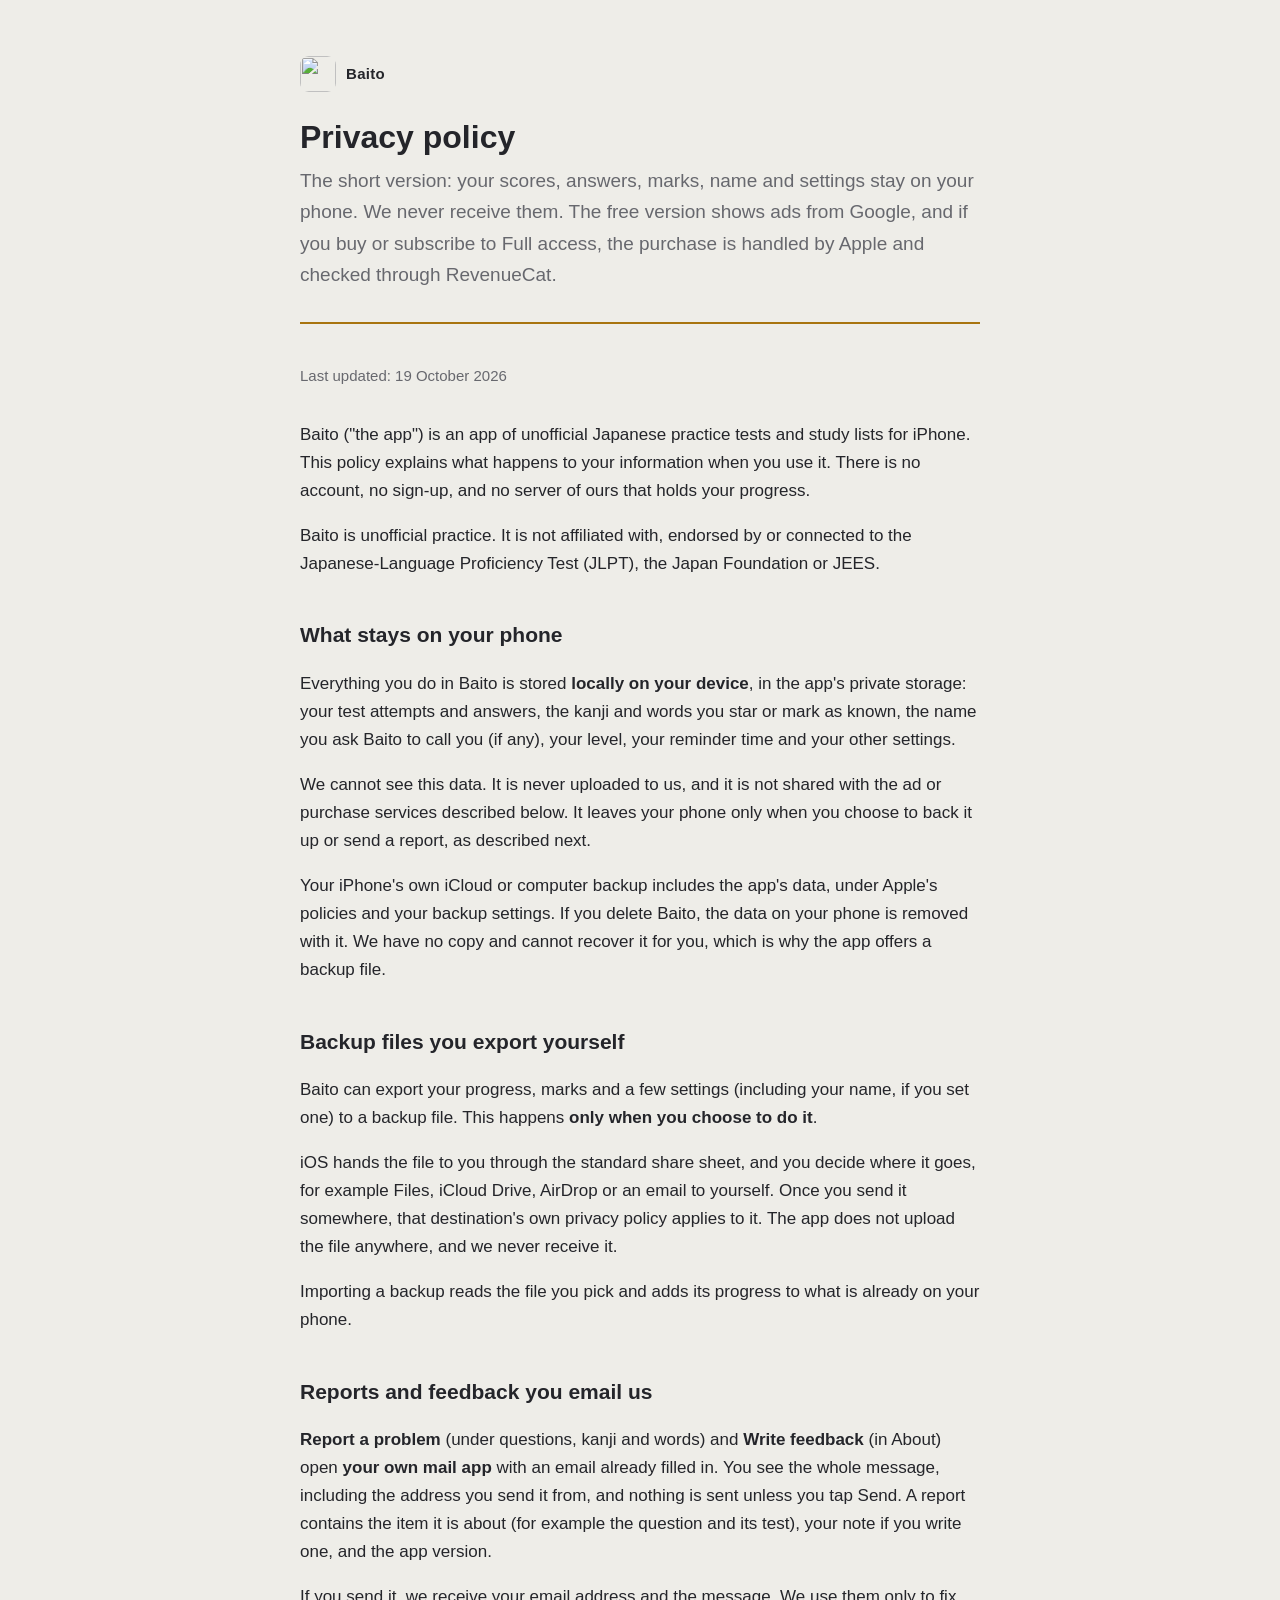
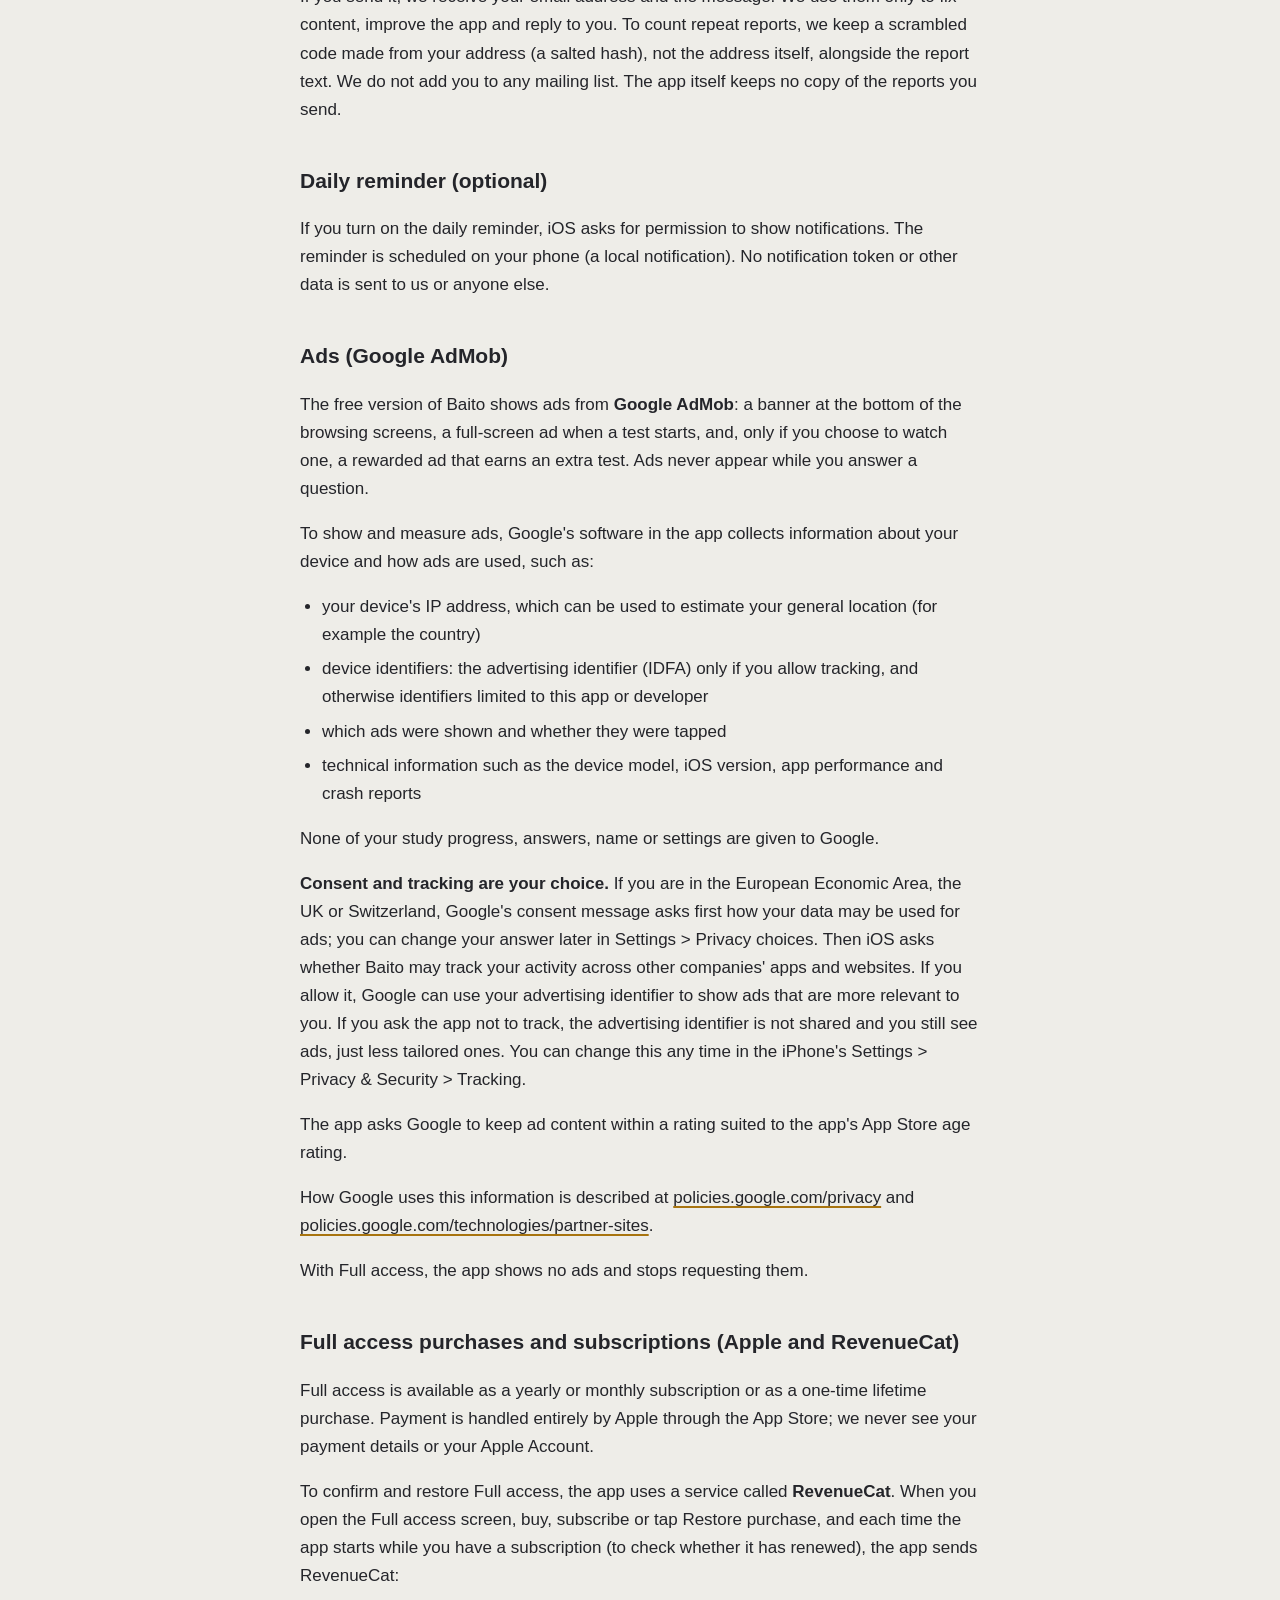
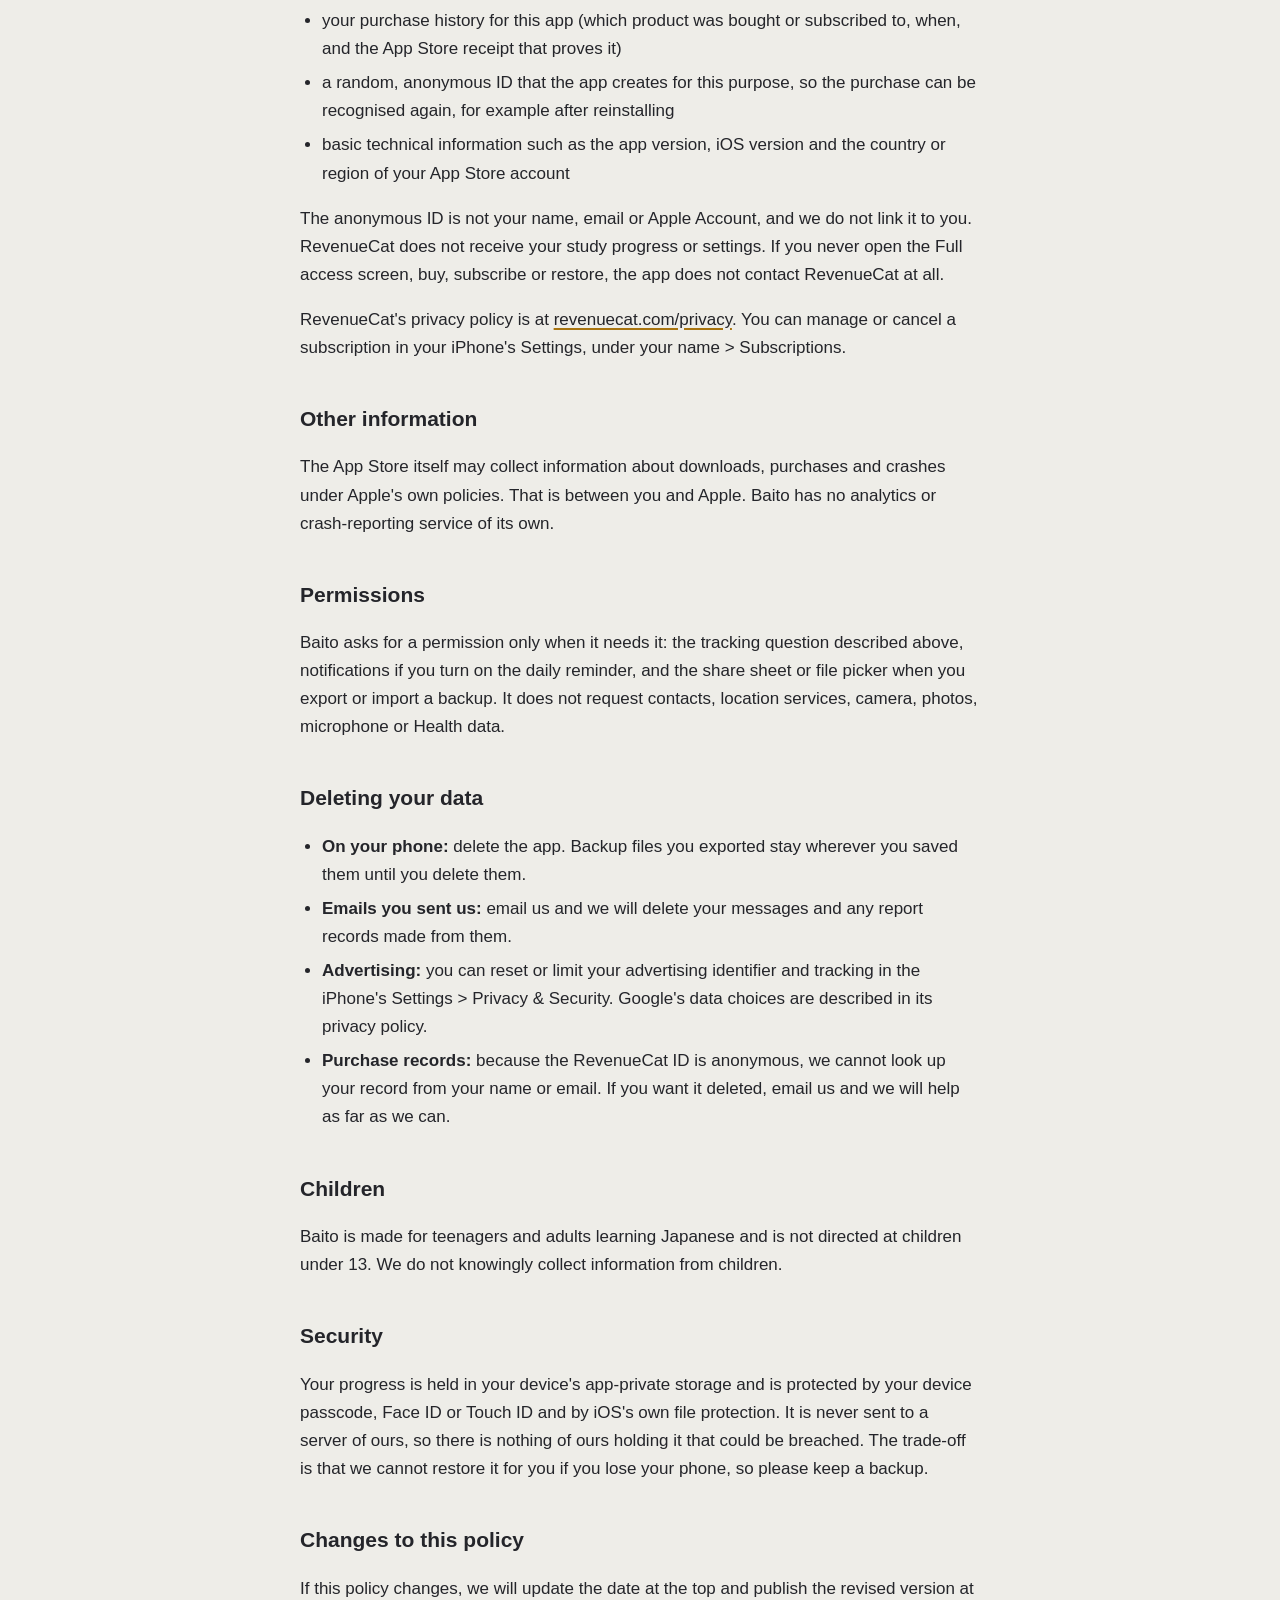
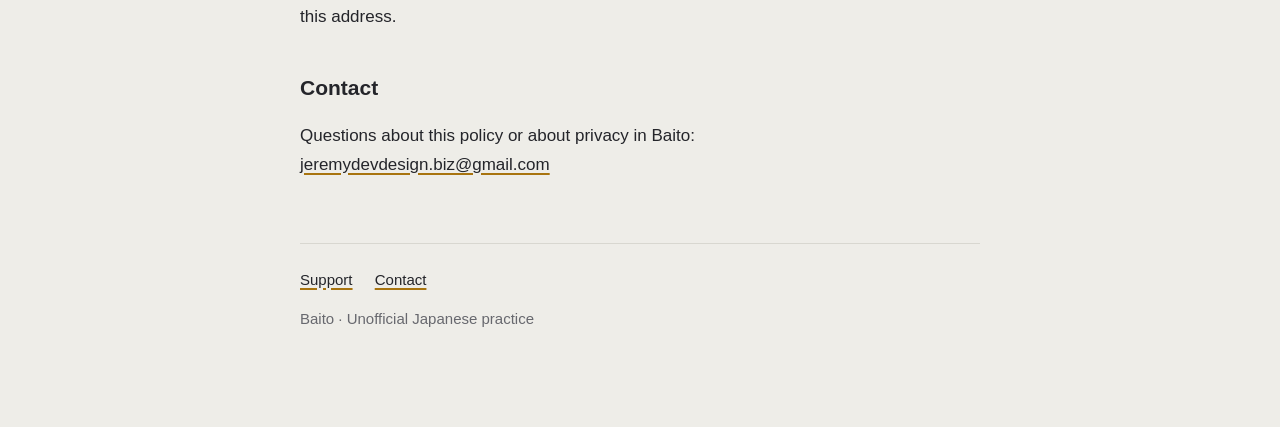
==== privacy.html @ d0541806 "Baito support and privacy pages Co-Authored-By: Claude Opus 5.5 <noreply@anthropic.com>" ====
<!doctype html>
<html lang="en">
<head>
<meta charset="utf-8">
<meta name="viewport" content="width=device-width, initial-scale=1">
<title>Baito - Privacy policy</title>
<meta name="description" content="Your study progress stays on your phone. Baito has no account. Ads are served by Google AdMob and purchases are handled by Apple and RevenueCat.">
<link rel="icon" href="icon.png">
<link rel="stylesheet" href="style.css">
</head>
<body>
<div class="wrap">

<header>
  <a class="mark" href="./"><img src="icon.png" alt="">Baito</a>
  <h1>Privacy policy</h1>
  <p class="lede">The short version: your scores, answers, marks, name and settings stay on your phone. We never receive them. The free version shows ads from Google, and if you buy or subscribe to Full access, the purchase is handled by Apple and checked through RevenueCat.</p>
</header>

<p class="updated">Last updated: 19 October 2026</p>

<p>Baito ("the app") is an app of unofficial Japanese practice tests and study lists for iPhone. This policy explains what happens to your information when you use it. There is no account, no sign-up, and no server of ours that holds your progress.</p>

<p>Baito is unofficial practice. It is not affiliated with, endorsed by or connected to the Japanese-Language Proficiency Test (JLPT), the Japan Foundation or JEES.</p>

<h2>What stays on your phone</h2>
<p>Everything you do in Baito is stored <strong>locally on your device</strong>, in the app's private storage: your test attempts and answers, the kanji and words you star or mark as known, the name you ask Baito to call you (if any), your level, your reminder time and your other settings.</p>
<p>We cannot see this data. It is never uploaded to us, and it is not shared with the ad or purchase services described below. It leaves your phone only when you choose to back it up or send a report, as described next.</p>
<p>Your iPhone's own iCloud or computer backup includes the app's data, under Apple's policies and your backup settings. If you delete Baito, the data on your phone is removed with it. We have no copy and cannot recover it for you, which is why the app offers a backup file.</p>

<h2>Backup files you export yourself</h2>
<p>Baito can export your progress, marks and a few settings (including your name, if you set one) to a backup file. This happens <strong>only when you choose to do it</strong>.</p>
<p>iOS hands the file to you through the standard share sheet, and you decide where it goes, for example Files, iCloud Drive, AirDrop or an email to yourself. Once you send it somewhere, that destination's own privacy policy applies to it. The app does not upload the file anywhere, and we never receive it.</p>
<p>Importing a backup reads the file you pick and adds its progress to what is already on your phone.</p>

<h2>Reports and feedback you email us</h2>
<p><strong>Report a problem</strong> (under questions, kanji and words) and <strong>Write feedback</strong> (in About) open <strong>your own mail app</strong> with an email already filled in. You see the whole message, including the address you send it from, and nothing is sent unless you tap Send. A report contains the item it is about (for example the question and its test), your note if you write one, and the app version.</p>
<p>If you send it, we receive your email address and the message. We use them only to fix content, improve the app and reply to you. To count repeat reports, we keep a scrambled code made from your address (a salted hash), not the address itself, alongside the report text. We do not add you to any mailing list. The app itself keeps no copy of the reports you send.</p>

<h2>Daily reminder (optional)</h2>
<p>If you turn on the daily reminder, iOS asks for permission to show notifications. The reminder is scheduled on your phone (a local notification). No notification token or other data is sent to us or anyone else.</p>

<h2>Ads (Google AdMob)</h2>
<p>The free version of Baito shows ads from <strong>Google AdMob</strong>: a banner at the bottom of the browsing screens, a full-screen ad when a test starts, and, only if you choose to watch one, a rewarded ad that earns an extra test. Ads never appear while you answer a question.</p>
<p>To show and measure ads, Google's software in the app collects information about your device and how ads are used, such as:</p>
<ul>
  <li>your device's IP address, which can be used to estimate your general location (for example the country)</li>
  <li>device identifiers: the advertising identifier (IDFA) only if you allow tracking, and otherwise identifiers limited to this app or developer</li>
  <li>which ads were shown and whether they were tapped</li>
  <li>technical information such as the device model, iOS version, app performance and crash reports</li>
</ul>
<p>None of your study progress, answers, name or settings are given to Google.</p>
<p><strong>Consent and tracking are your choice.</strong> If you are in the European Economic Area, the UK or Switzerland, Google's consent message asks first how your data may be used for ads; you can change your answer later in Settings &gt; Privacy choices. Then iOS asks whether Baito may track your activity across other companies' apps and websites. If you allow it, Google can use your advertising identifier to show ads that are more relevant to you. If you ask the app not to track, the advertising identifier is not shared and you still see ads, just less tailored ones. You can change this any time in the iPhone's Settings &gt; Privacy &amp; Security &gt; Tracking.</p>
<p>The app asks Google to keep ad content within a rating suited to the app's App Store age rating.</p>
<p>How Google uses this information is described at <a href="https://policies.google.com/privacy">policies.google.com/privacy</a> and <a href="https://policies.google.com/technologies/partner-sites">policies.google.com/technologies/partner-sites</a>.</p>
<p>With Full access, the app shows no ads and stops requesting them.</p>

<h2>Full access purchases and subscriptions (Apple and RevenueCat)</h2>
<p>Full access is available as a yearly or monthly subscription or as a one-time lifetime purchase. Payment is handled entirely by Apple through the App Store; we never see your payment details or your Apple Account.</p>
<p>To confirm and restore Full access, the app uses a service called <strong>RevenueCat</strong>. When you open the Full access screen, buy, subscribe or tap Restore purchase, and each time the app starts while you have a subscription (to check whether it has renewed), the app sends RevenueCat:</p>
<ul>
  <li>your purchase history for this app (which product was bought or subscribed to, when, and the App Store receipt that proves it)</li>
  <li>a random, anonymous ID that the app creates for this purpose, so the purchase can be recognised again, for example after reinstalling</li>
  <li>basic technical information such as the app version, iOS version and the country or region of your App Store account</li>
</ul>
<p>The anonymous ID is not your name, email or Apple Account, and we do not link it to you. RevenueCat does not receive your study progress or settings. If you never open the Full access screen, buy, subscribe or restore, the app does not contact RevenueCat at all.</p>
<p>RevenueCat's privacy policy is at <a href="https://www.revenuecat.com/privacy">revenuecat.com/privacy</a>. You can manage or cancel a subscription in your iPhone's Settings, under your name &gt; Subscriptions.</p>

<h2>Other information</h2>
<p>The App Store itself may collect information about downloads, purchases and crashes under Apple's own policies. That is between you and Apple. Baito has no analytics or crash-reporting service of its own.</p>

<h2>Permissions</h2>
<p>Baito asks for a permission only when it needs it: the tracking question described above, notifications if you turn on the daily reminder, and the share sheet or file picker when you export or import a backup. It does not request contacts, location services, camera, photos, microphone or Health data.</p>

<h2>Deleting your data</h2>
<ul>
  <li><strong>On your phone:</strong> delete the app. Backup files you exported stay wherever you saved them until you delete them.</li>
  <li><strong>Emails you sent us:</strong> email us and we will delete your messages and any report records made from them.</li>
  <li><strong>Advertising:</strong> you can reset or limit your advertising identifier and tracking in the iPhone's Settings &gt; Privacy &amp; Security. Google's data choices are described in its privacy policy.</li>
  <li><strong>Purchase records:</strong> because the RevenueCat ID is anonymous, we cannot look up your record from your name or email. If you want it deleted, email us and we will help as far as we can.</li>
</ul>

<h2>Children</h2>
<p>Baito is made for teenagers and adults learning Japanese and is not directed at children under 13. We do not knowingly collect information from children.</p>

<h2>Security</h2>
<p>Your progress is held in your device's app-private storage and is protected by your device passcode, Face ID or Touch ID and by iOS's own file protection. It is never sent to a server of ours, so there is nothing of ours holding it that could be breached. The trade-off is that we cannot restore it for you if you lose your phone, so please keep a backup.</p>

<h2>Changes to this policy</h2>
<p>If this policy changes, we will update the date at the top and publish the revised version at this address.</p>

<h2>Contact</h2>
<p>Questions about this policy or about privacy in Baito:<br>
<a href="mailto:jeremydevdesign.biz@gmail.com">jeremydevdesign.biz@gmail.com</a></p>

<footer>
  <a href="./">Support</a>
  <a href="mailto:jeremydevdesign.biz@gmail.com">Contact</a>
  <p>Baito · Unofficial Japanese practice</p>
</footer>

</div>
</body>
</html>
---- style.css ----
/* Baito support site. Palette C "Nezumi + Yamabuki" (src/theme/tokens.ts). */
:root {
  --ink: #24252a;
  --ink-muted: #67686e;
  --page-bg: #eeede8;
  --card-bg: #fafaf7;
  --border: #d8d7d0;
  --accent: #a8740f;
  --mascot: #b3cf9f;
}

* { box-sizing: border-box; }

body {
  margin: 0;
  padding: 0 16px 80px;
  background: var(--page-bg);
  color: var(--ink);
  font: 400 17px/1.65 -apple-system, BlinkMacSystemFont, "Segoe UI", Roboto, "Hiragino Sans", "Noto Sans JP", sans-serif;
  -webkit-text-size-adjust: 100%;
}

.wrap { max-width: 680px; margin: 0 auto; }

header {
  padding: 56px 0 32px;
  border-bottom: 2px solid var(--accent);
  margin-bottom: 40px;
}

.mark {
  display: inline-flex;
  align-items: center;
  gap: 10px;
  font-weight: 600;
  font-size: 15px;
  letter-spacing: 0.02em;
  color: var(--ink);
  text-decoration: none;
}

.mark img { width: 36px; height: 36px; border-radius: 9px; }

h1 { font-size: 32px; line-height: 1.25; font-weight: 600; margin: 16px 0 8px; }
h2 { font-size: 21px; font-weight: 600; margin: 40px 0 12px; }
h3 { font-size: 17px; font-weight: 600; margin: 28px 0 6px; }

.lede { font-size: 19px; color: var(--ink-muted); margin: 0; }
.updated { font-size: 15px; color: var(--ink-muted); margin: 0 0 32px; }

a {
  color: var(--ink);
  text-decoration-color: var(--accent);
  text-decoration-thickness: 2px;
  text-underline-offset: 3px;
}

.card {
  background: var(--card-bg);
  border: 1px solid var(--border);
  border-radius: 12px;
  padding: 24px 28px;
  margin: 32px 0;
}

.card h3:first-child { margin-top: 0; }

ul { padding-left: 22px; }
li { margin: 6px 0; }

footer {
  margin-top: 64px;
  padding-top: 24px;
  border-top: 1px solid var(--border);
  font-size: 15px;
  color: var(--ink-muted);
}

footer a { margin-right: 18px; }

@media (prefers-color-scheme: dark) {
  :root {
    --ink: #e9e8e3;
    --ink-muted: #9c9da2;
    --page-bg: #161719;
    --card-bg: #1f2023;
    --border: #303136;
    --accent: #e0b04e;
  }
}

@media (max-width: 520px) {
  h1 { font-size: 27px; }
  .card { padding: 20px; }
  header { padding-top: 36px; }
}
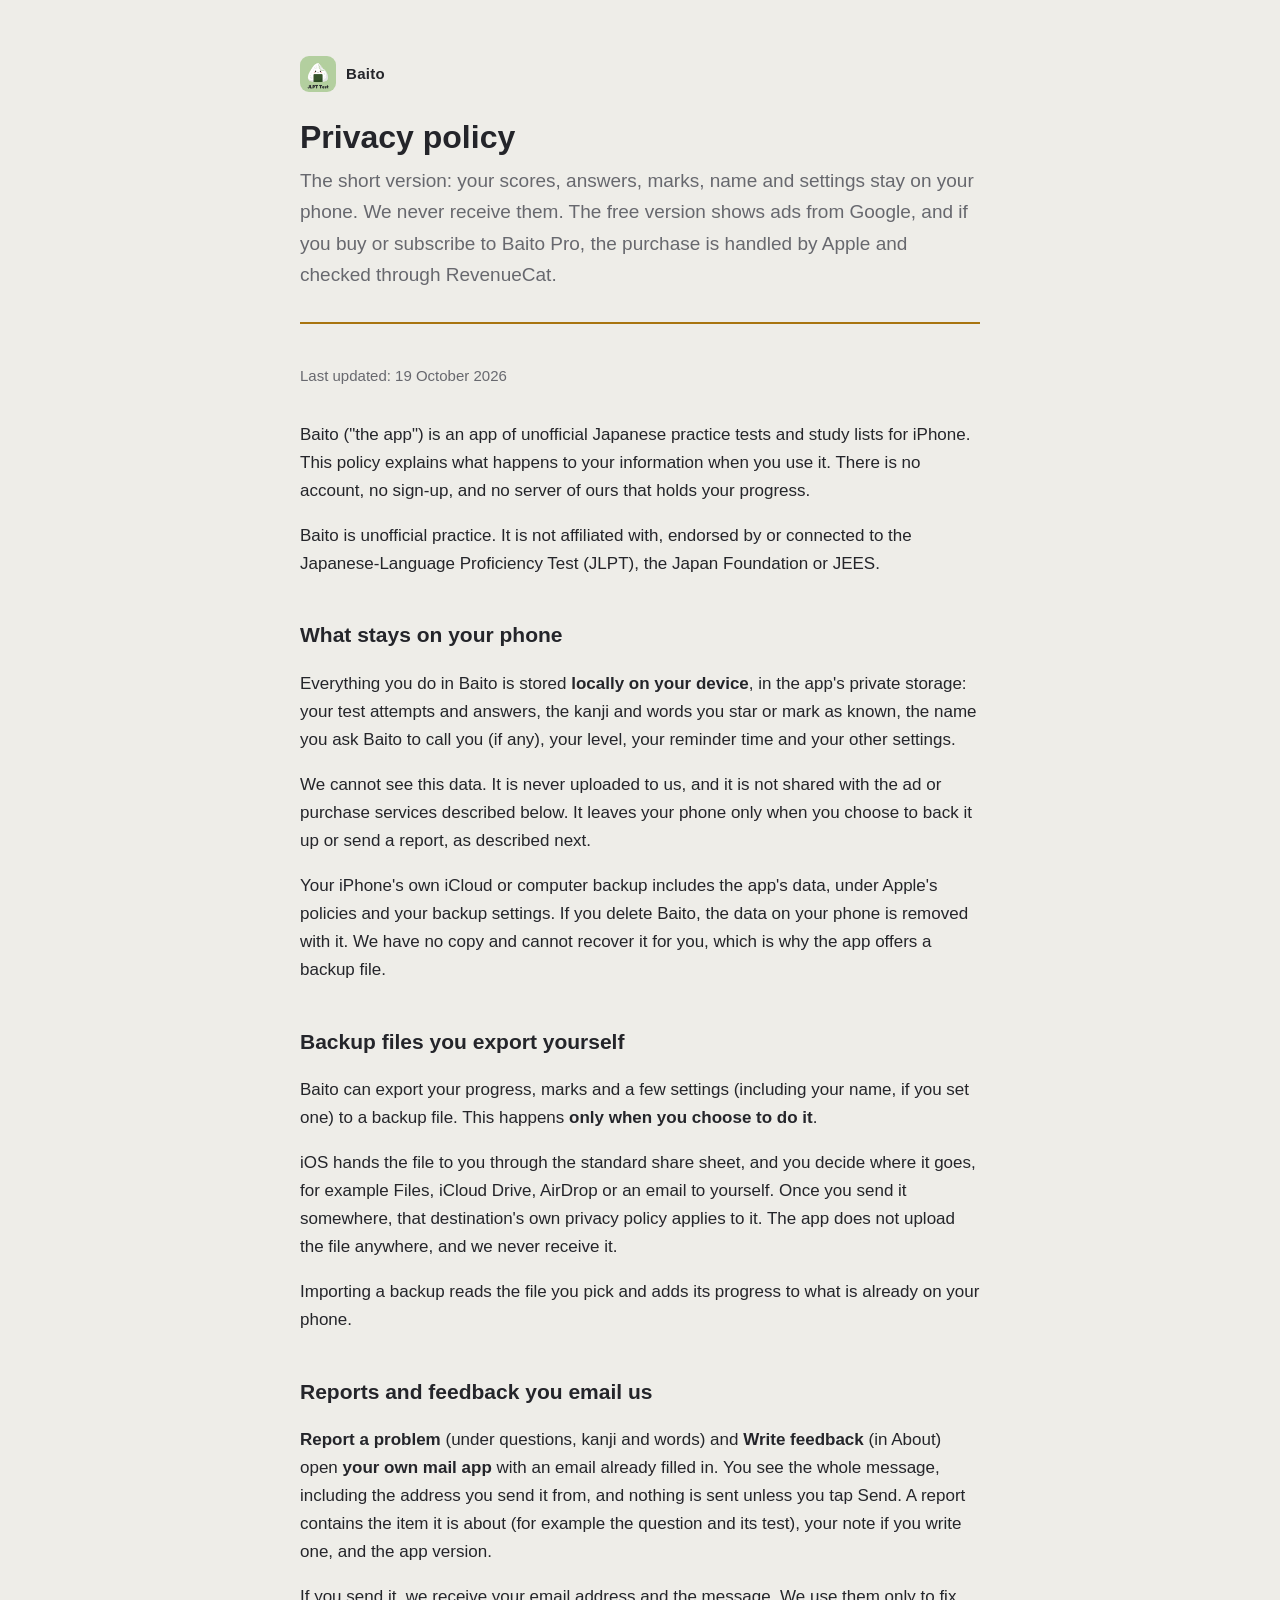
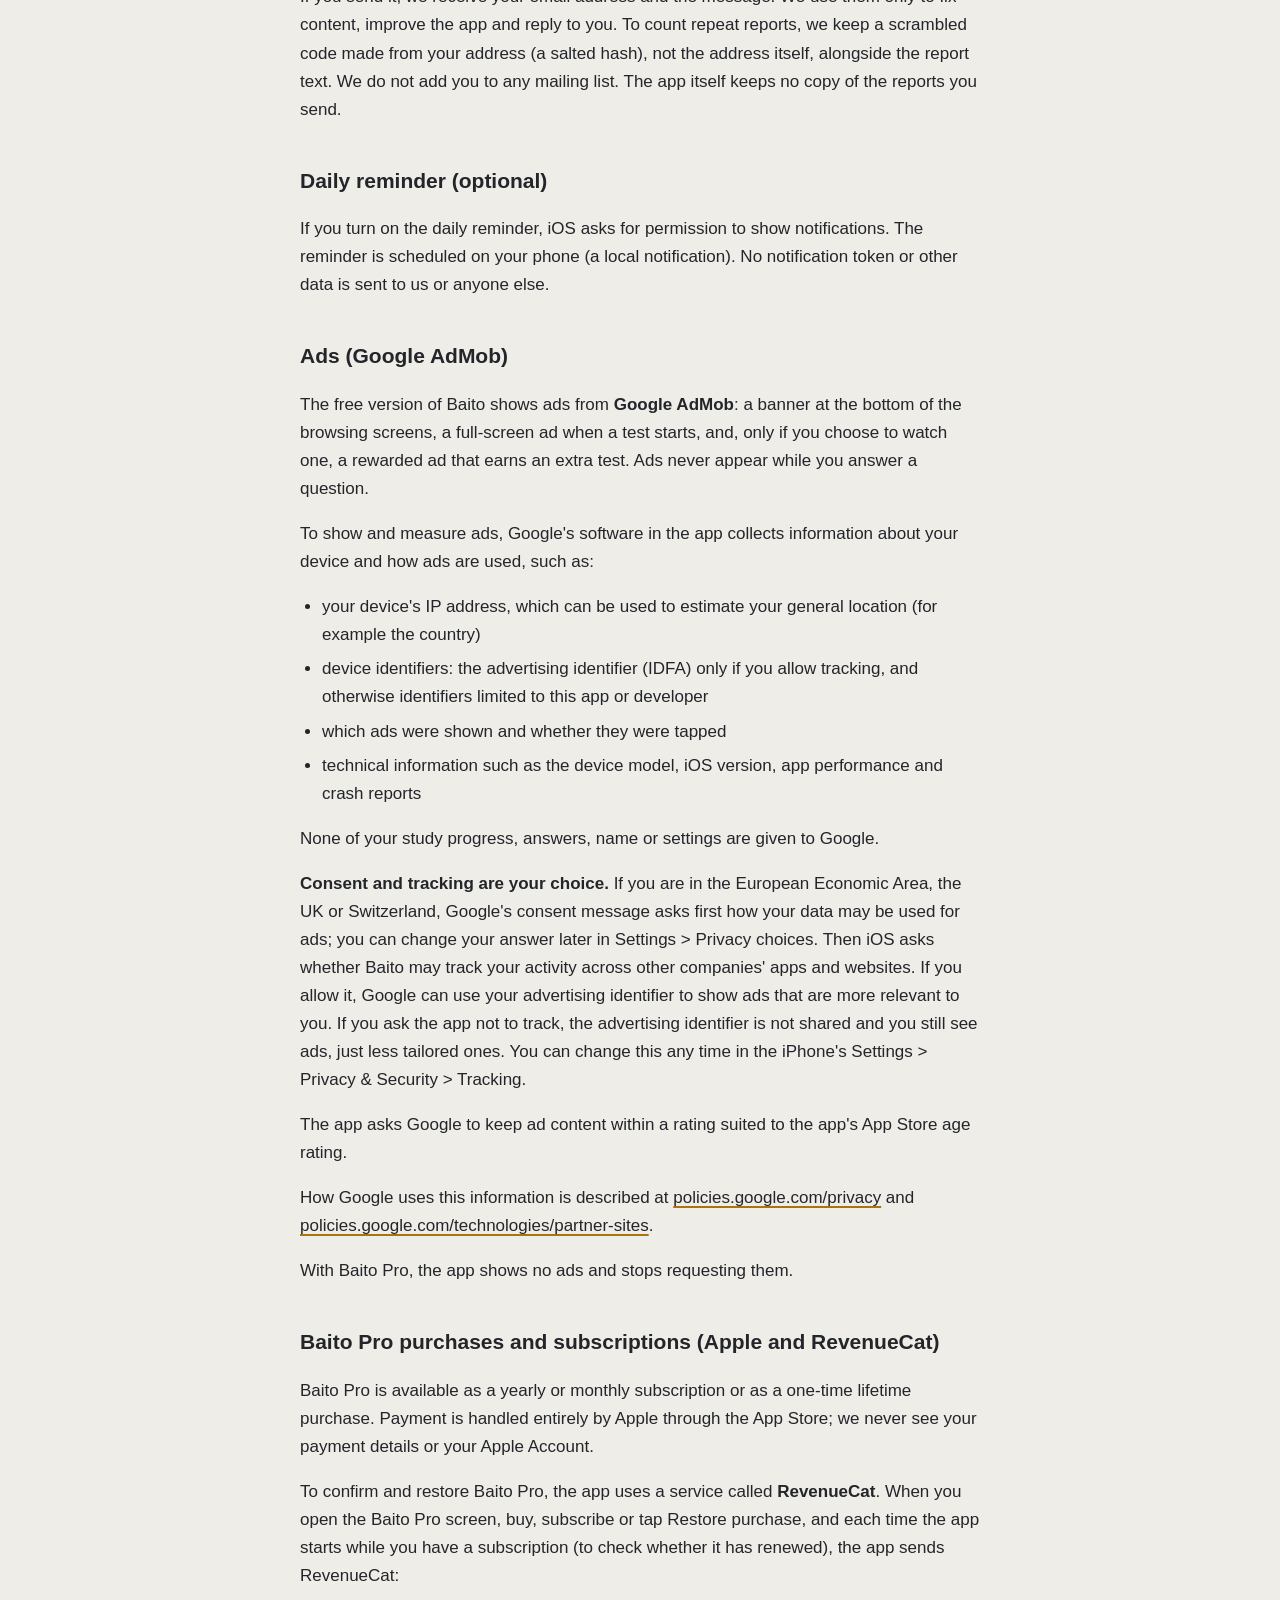
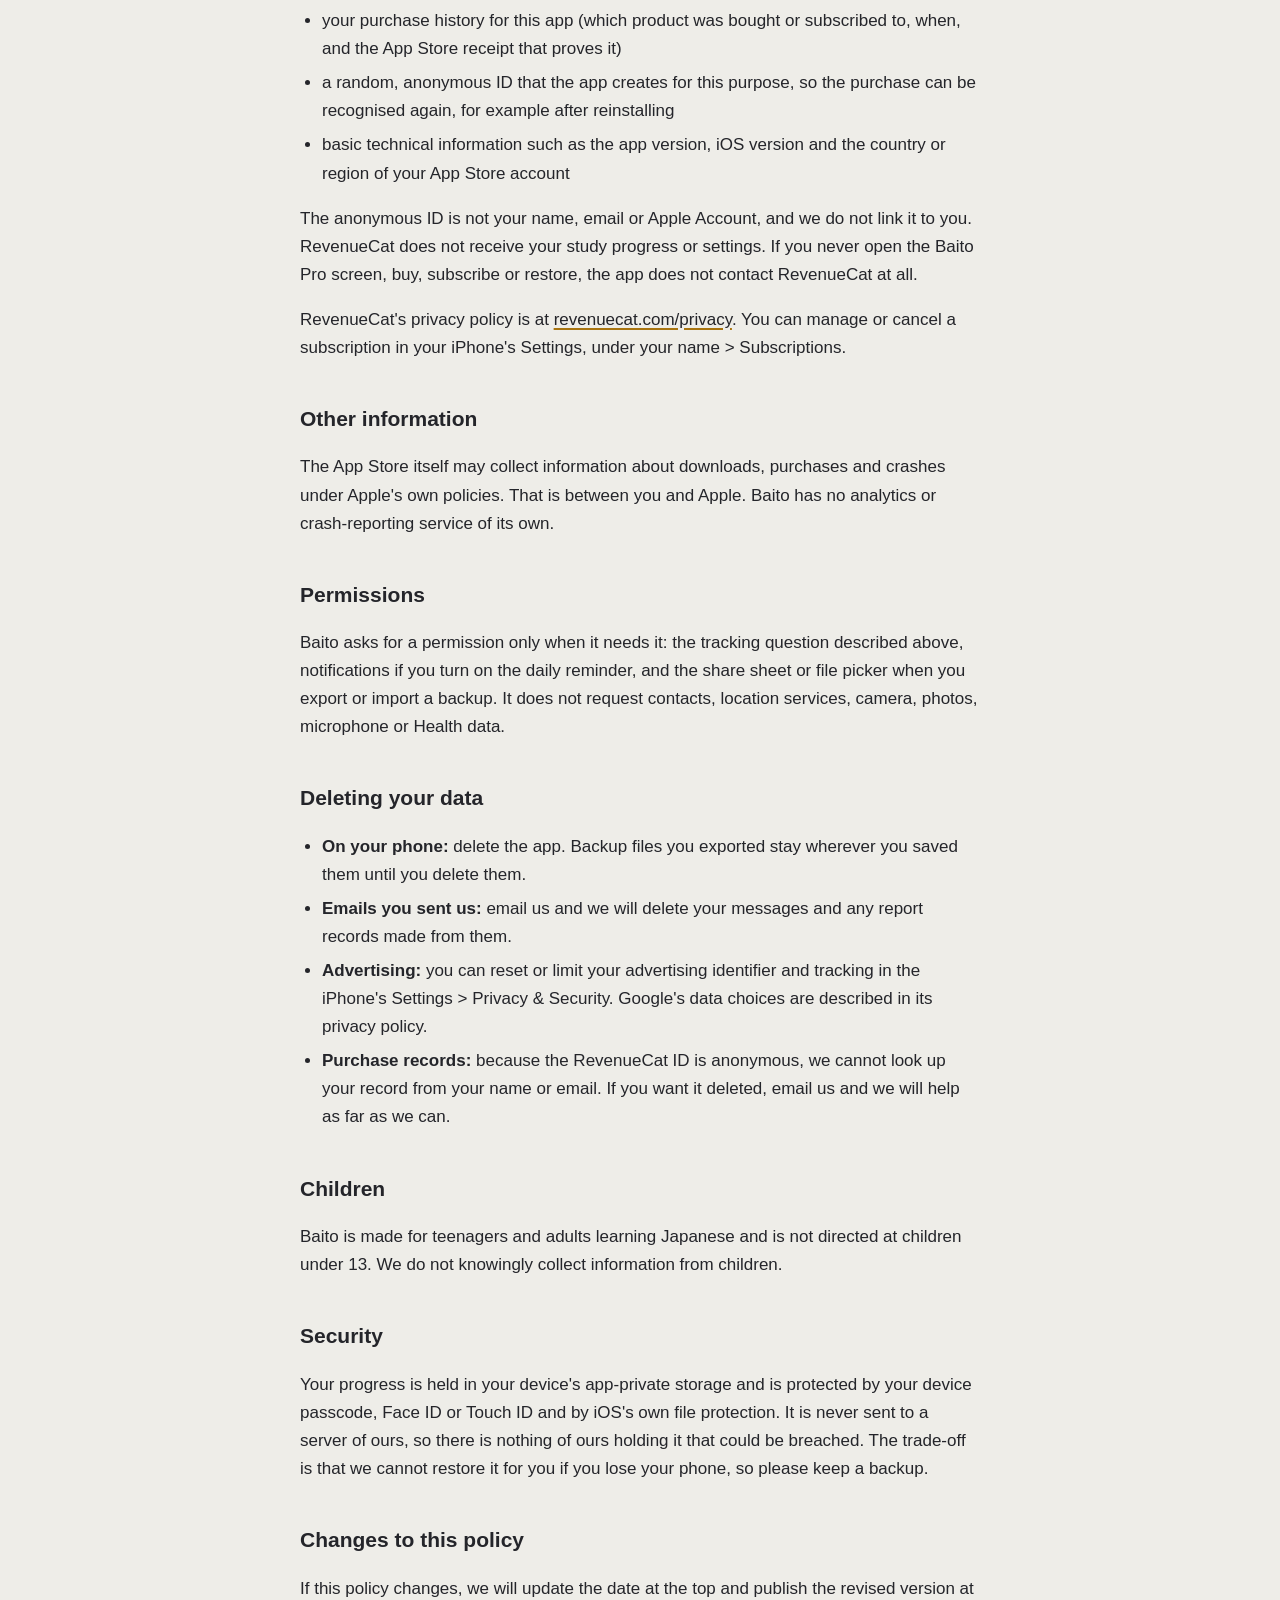
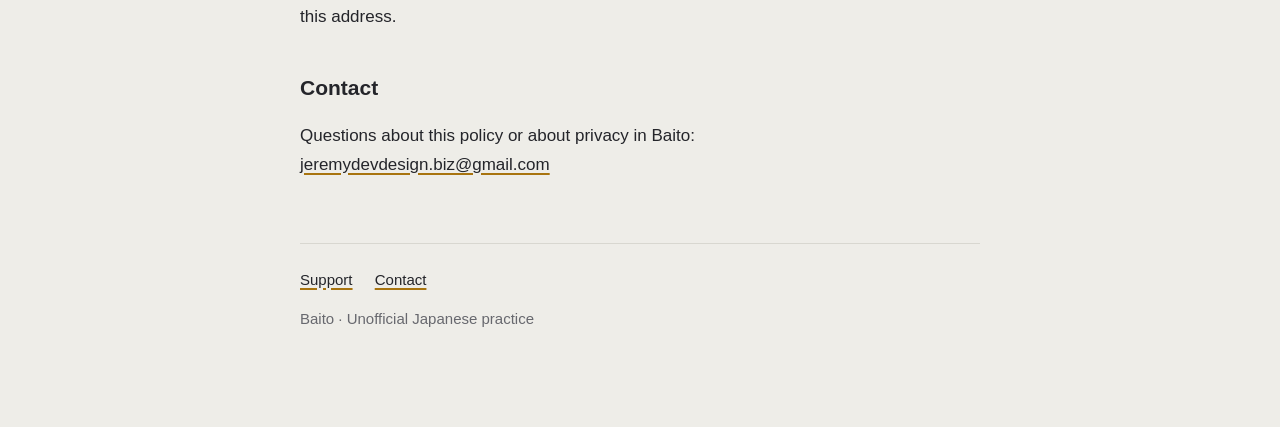
==== commit 3ead57ae: "Rename Full access to Baito Pro" ====
--- a/privacy.html
+++ b/privacy.html
@@ -14,7 +14,7 @@
 <header>
   <a class="mark" href="./"><img src="icon.png" alt="">Baito</a>
   <h1>Privacy policy</h1>
-  <p class="lede">The short version: your scores, answers, marks, name and settings stay on your phone. We never receive them. The free version shows ads from Google, and if you buy or subscribe to Full access, the purchase is handled by Apple and checked through RevenueCat.</p>
+  <p class="lede">The short version: your scores, answers, marks, name and settings stay on your phone. We never receive them. The free version shows ads from Google, and if you buy or subscribe to Baito Pro, the purchase is handled by Apple and checked through RevenueCat.</p>
 </header>
 
 <p class="updated">Last updated: 19 October 2026</p>
@@ -53,17 +53,17 @@
 <p><strong>Consent and tracking are your choice.</strong> If you are in the European Economic Area, the UK or Switzerland, Google's consent message asks first how your data may be used for ads; you can change your answer later in Settings &gt; Privacy choices. Then iOS asks whether Baito may track your activity across other companies' apps and websites. If you allow it, Google can use your advertising identifier to show ads that are more relevant to you. If you ask the app not to track, the advertising identifier is not shared and you still see ads, just less tailored ones. You can change this any time in the iPhone's Settings &gt; Privacy &amp; Security &gt; Tracking.</p>
 <p>The app asks Google to keep ad content within a rating suited to the app's App Store age rating.</p>
 <p>How Google uses this information is described at <a href="https://policies.google.com/privacy">policies.google.com/privacy</a> and <a href="https://policies.google.com/technologies/partner-sites">policies.google.com/technologies/partner-sites</a>.</p>
-<p>With Full access, the app shows no ads and stops requesting them.</p>
+<p>With Baito Pro, the app shows no ads and stops requesting them.</p>
 
-<h2>Full access purchases and subscriptions (Apple and RevenueCat)</h2>
-<p>Full access is available as a yearly or monthly subscription or as a one-time lifetime purchase. Payment is handled entirely by Apple through the App Store; we never see your payment details or your Apple Account.</p>
-<p>To confirm and restore Full access, the app uses a service called <strong>RevenueCat</strong>. When you open the Full access screen, buy, subscribe or tap Restore purchase, and each time the app starts while you have a subscription (to check whether it has renewed), the app sends RevenueCat:</p>
+<h2>Baito Pro purchases and subscriptions (Apple and RevenueCat)</h2>
+<p>Baito Pro is available as a yearly or monthly subscription or as a one-time lifetime purchase. Payment is handled entirely by Apple through the App Store; we never see your payment details or your Apple Account.</p>
+<p>To confirm and restore Baito Pro, the app uses a service called <strong>RevenueCat</strong>. When you open the Baito Pro screen, buy, subscribe or tap Restore purchase, and each time the app starts while you have a subscription (to check whether it has renewed), the app sends RevenueCat:</p>
 <ul>
   <li>your purchase history for this app (which product was bought or subscribed to, when, and the App Store receipt that proves it)</li>
   <li>a random, anonymous ID that the app creates for this purpose, so the purchase can be recognised again, for example after reinstalling</li>
   <li>basic technical information such as the app version, iOS version and the country or region of your App Store account</li>
 </ul>
-<p>The anonymous ID is not your name, email or Apple Account, and we do not link it to you. RevenueCat does not receive your study progress or settings. If you never open the Full access screen, buy, subscribe or restore, the app does not contact RevenueCat at all.</p>
+<p>The anonymous ID is not your name, email or Apple Account, and we do not link it to you. RevenueCat does not receive your study progress or settings. If you never open the Baito Pro screen, buy, subscribe or restore, the app does not contact RevenueCat at all.</p>
 <p>RevenueCat's privacy policy is at <a href="https://www.revenuecat.com/privacy">revenuecat.com/privacy</a>. You can manage or cancel a subscription in your iPhone's Settings, under your name &gt; Subscriptions.</p>
 
 <h2>Other information</h2>
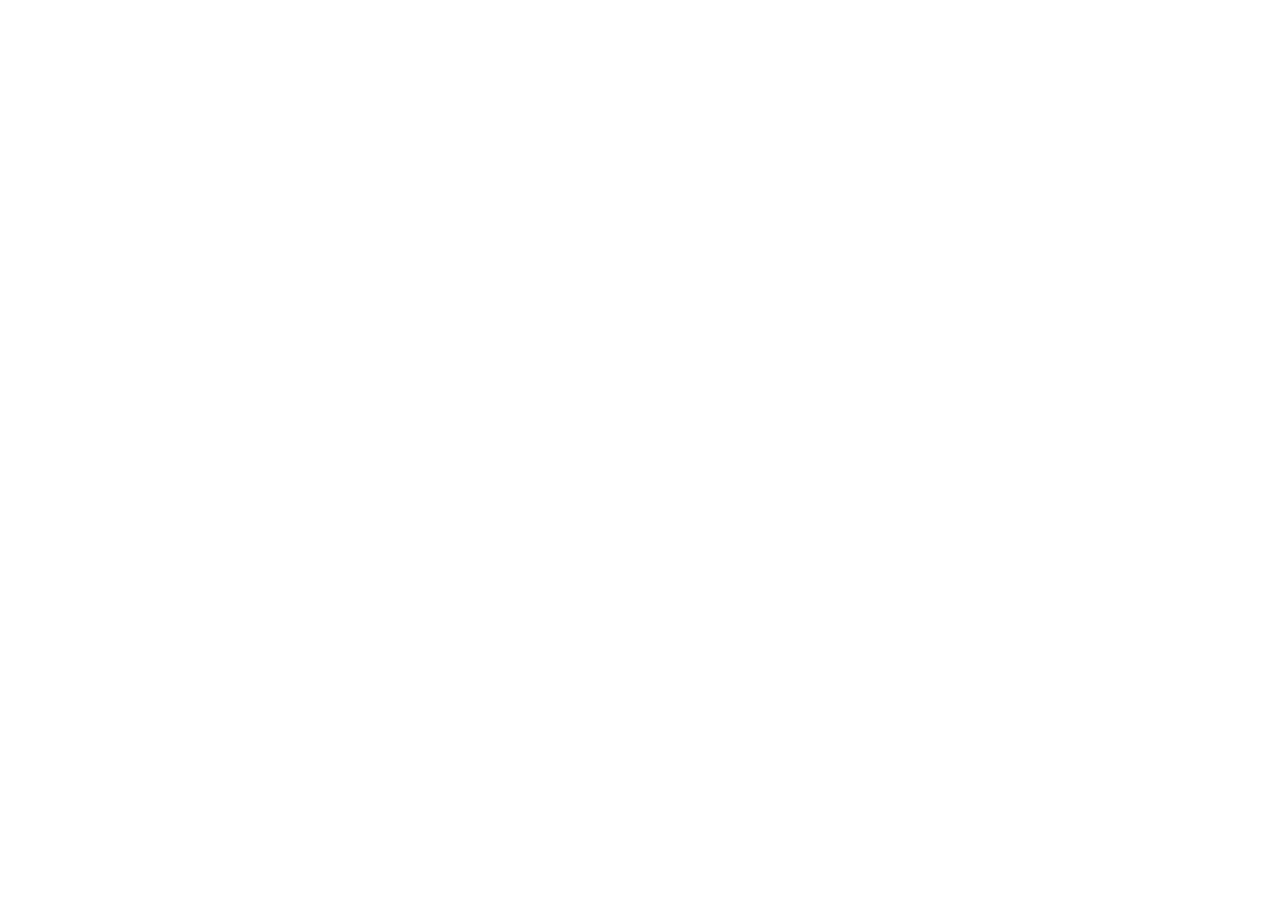
==== commit 0d645e31: "Forward the support and privacy pages to baitojapanese.com Co-Authored-By: Claude Opus 5.5 <noreply@" ====
--- a/privacy.html
+++ b/privacy.html
@@ -4,101 +4,12 @@
 <meta charset="utf-8">
 <meta name="viewport" content="width=device-width, initial-scale=1">
 <title>Baito - Privacy policy</title>
-<meta name="description" content="Your study progress stays on your phone. Baito has no account. Ads are served by Google AdMob and purchases are handled by Apple and RevenueCat.">
-<link rel="icon" href="icon.png">
-<link rel="stylesheet" href="style.css">
+<meta name="robots" content="noindex">
+<link rel="canonical" href="https://baitojapanese.com/privacy/">
+<meta http-equiv="refresh" content="0; url=https://baitojapanese.com/privacy/">
+<script>location.replace("https://baitojapanese.com/privacy/" + location.hash);</script>
 </head>
-<body>
-<div class="wrap">
-
-<header>
-  <a class="mark" href="./"><img src="icon.png" alt="">Baito</a>
-  <h1>Privacy policy</h1>
-  <p class="lede">The short version: your scores, answers, marks, name and settings stay on your phone. We never receive them. The free version shows ads from Google, and if you buy or subscribe to Baito Pro, the purchase is handled by Apple and checked through RevenueCat.</p>
-</header>
-
-<p class="updated">Last updated: 19 October 2026</p>
-
-<p>Baito ("the app") is an app of unofficial Japanese practice tests and study lists for iPhone. This policy explains what happens to your information when you use it. There is no account, no sign-up, and no server of ours that holds your progress.</p>
-
-<p>Baito is unofficial practice. It is not affiliated with, endorsed by or connected to the Japanese-Language Proficiency Test (JLPT), the Japan Foundation or JEES.</p>
-
-<h2>What stays on your phone</h2>
-<p>Everything you do in Baito is stored <strong>locally on your device</strong>, in the app's private storage: your test attempts and answers, the kanji and words you star or mark as known, the name you ask Baito to call you (if any), your level, your reminder time and your other settings.</p>
-<p>We cannot see this data. It is never uploaded to us, and it is not shared with the ad or purchase services described below. It leaves your phone only when you choose to back it up or send a report, as described next.</p>
-<p>Your iPhone's own iCloud or computer backup includes the app's data, under Apple's policies and your backup settings. If you delete Baito, the data on your phone is removed with it. We have no copy and cannot recover it for you, which is why the app offers a backup file.</p>
-
-<h2>Backup files you export yourself</h2>
-<p>Baito can export your progress, marks and a few settings (including your name, if you set one) to a backup file. This happens <strong>only when you choose to do it</strong>.</p>
-<p>iOS hands the file to you through the standard share sheet, and you decide where it goes, for example Files, iCloud Drive, AirDrop or an email to yourself. Once you send it somewhere, that destination's own privacy policy applies to it. The app does not upload the file anywhere, and we never receive it.</p>
-<p>Importing a backup reads the file you pick and adds its progress to what is already on your phone.</p>
-
-<h2>Reports and feedback you email us</h2>
-<p><strong>Report a problem</strong> (under questions, kanji and words) and <strong>Write feedback</strong> (in About) open <strong>your own mail app</strong> with an email already filled in. You see the whole message, including the address you send it from, and nothing is sent unless you tap Send. A report contains the item it is about (for example the question and its test), your note if you write one, and the app version.</p>
-<p>If you send it, we receive your email address and the message. We use them only to fix content, improve the app and reply to you. To count repeat reports, we keep a scrambled code made from your address (a salted hash), not the address itself, alongside the report text. We do not add you to any mailing list. The app itself keeps no copy of the reports you send.</p>
-
-<h2>Daily reminder (optional)</h2>
-<p>If you turn on the daily reminder, iOS asks for permission to show notifications. The reminder is scheduled on your phone (a local notification). No notification token or other data is sent to us or anyone else.</p>
-
-<h2>Ads (Google AdMob)</h2>
-<p>The free version of Baito shows ads from <strong>Google AdMob</strong>: a banner at the bottom of the browsing screens, a full-screen ad when a test starts, and, only if you choose to watch one, a rewarded ad that earns an extra test. Ads never appear while you answer a question.</p>
-<p>To show and measure ads, Google's software in the app collects information about your device and how ads are used, such as:</p>
-<ul>
-  <li>your device's IP address, which can be used to estimate your general location (for example the country)</li>
-  <li>device identifiers: the advertising identifier (IDFA) only if you allow tracking, and otherwise identifiers limited to this app or developer</li>
-  <li>which ads were shown and whether they were tapped</li>
-  <li>technical information such as the device model, iOS version, app performance and crash reports</li>
-</ul>
-<p>None of your study progress, answers, name or settings are given to Google.</p>
-<p><strong>Consent and tracking are your choice.</strong> If you are in the European Economic Area, the UK or Switzerland, Google's consent message asks first how your data may be used for ads; you can change your answer later in Settings &gt; Privacy choices. Then iOS asks whether Baito may track your activity across other companies' apps and websites. If you allow it, Google can use your advertising identifier to show ads that are more relevant to you. If you ask the app not to track, the advertising identifier is not shared and you still see ads, just less tailored ones. You can change this any time in the iPhone's Settings &gt; Privacy &amp; Security &gt; Tracking.</p>
-<p>The app asks Google to keep ad content within a rating suited to the app's App Store age rating.</p>
-<p>How Google uses this information is described at <a href="https://policies.google.com/privacy">policies.google.com/privacy</a> and <a href="https://policies.google.com/technologies/partner-sites">policies.google.com/technologies/partner-sites</a>.</p>
-<p>With Baito Pro, the app shows no ads and stops requesting them.</p>
-
-<h2>Baito Pro purchases and subscriptions (Apple and RevenueCat)</h2>
-<p>Baito Pro is available as a yearly or monthly subscription or as a one-time lifetime purchase. Payment is handled entirely by Apple through the App Store; we never see your payment details or your Apple Account.</p>
-<p>To confirm and restore Baito Pro, the app uses a service called <strong>RevenueCat</strong>. When you open the Baito Pro screen, buy, subscribe or tap Restore purchase, and each time the app starts while you have a subscription (to check whether it has renewed), the app sends RevenueCat:</p>
-<ul>
-  <li>your purchase history for this app (which product was bought or subscribed to, when, and the App Store receipt that proves it)</li>
-  <li>a random, anonymous ID that the app creates for this purpose, so the purchase can be recognised again, for example after reinstalling</li>
-  <li>basic technical information such as the app version, iOS version and the country or region of your App Store account</li>
-</ul>
-<p>The anonymous ID is not your name, email or Apple Account, and we do not link it to you. RevenueCat does not receive your study progress or settings. If you never open the Baito Pro screen, buy, subscribe or restore, the app does not contact RevenueCat at all.</p>
-<p>RevenueCat's privacy policy is at <a href="https://www.revenuecat.com/privacy">revenuecat.com/privacy</a>. You can manage or cancel a subscription in your iPhone's Settings, under your name &gt; Subscriptions.</p>
-
-<h2>Other information</h2>
-<p>The App Store itself may collect information about downloads, purchases and crashes under Apple's own policies. That is between you and Apple. Baito has no analytics or crash-reporting service of its own.</p>
-
-<h2>Permissions</h2>
-<p>Baito asks for a permission only when it needs it: the tracking question described above, notifications if you turn on the daily reminder, and the share sheet or file picker when you export or import a backup. It does not request contacts, location services, camera, photos, microphone or Health data.</p>
-
-<h2>Deleting your data</h2>
-<ul>
-  <li><strong>On your phone:</strong> delete the app. Backup files you exported stay wherever you saved them until you delete them.</li>
-  <li><strong>Emails you sent us:</strong> email us and we will delete your messages and any report records made from them.</li>
-  <li><strong>Advertising:</strong> you can reset or limit your advertising identifier and tracking in the iPhone's Settings &gt; Privacy &amp; Security. Google's data choices are described in its privacy policy.</li>
-  <li><strong>Purchase records:</strong> because the RevenueCat ID is anonymous, we cannot look up your record from your name or email. If you want it deleted, email us and we will help as far as we can.</li>
-</ul>
-
-<h2>Children</h2>
-<p>Baito is made for teenagers and adults learning Japanese and is not directed at children under 13. We do not knowingly collect information from children.</p>
-
-<h2>Security</h2>
-<p>Your progress is held in your device's app-private storage and is protected by your device passcode, Face ID or Touch ID and by iOS's own file protection. It is never sent to a server of ours, so there is nothing of ours holding it that could be breached. The trade-off is that we cannot restore it for you if you lose your phone, so please keep a backup.</p>
-
-<h2>Changes to this policy</h2>
-<p>If this policy changes, we will update the date at the top and publish the revised version at this address.</p>
-
-<h2>Contact</h2>
-<p>Questions about this policy or about privacy in Baito:<br>
-<a href="mailto:jeremydevdesign.biz@gmail.com">jeremydevdesign.biz@gmail.com</a></p>
-
-<footer>
-  <a href="./">Support</a>
-  <a href="mailto:jeremydevdesign.biz@gmail.com">Contact</a>
-  <p>Baito · Unofficial Japanese practice</p>
-</footer>
-
-</div>
+<body style="font-family:-apple-system,BlinkMacSystemFont,'Segoe UI',sans-serif;background:#eeede8;color:#24252a;padding:24px">
+<p>Baito's privacy policy has moved to <a href="https://baitojapanese.com/privacy/">https://baitojapanese.com/privacy/</a>.</p>
 </body>
 </html>
